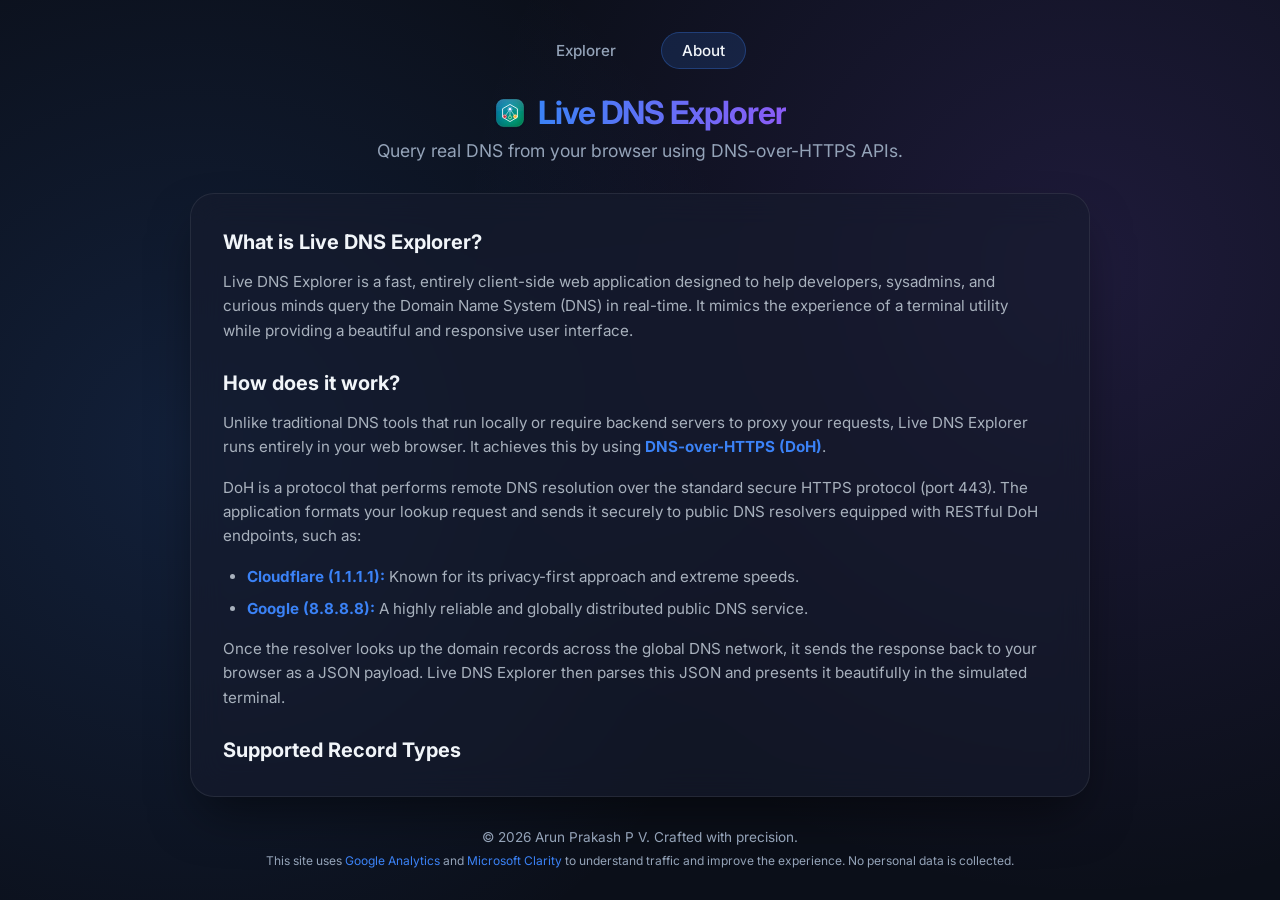
==== about.html @ a3e4203f "feat: add about page and rename simulator to explorer" ====
<!DOCTYPE html>
<html lang="en">
<head>
  <meta charset="UTF-8">
  <meta name="viewport" content="width=device-width, initial-scale=1.0">
  <title>About - Live DNS Explorer</title>
  <link href="https://fonts.googleapis.com/css2?family=Inter:wght@400;500;600;700&display=swap" rel="stylesheet">
  <link rel="icon" type="image/svg+xml" href="assets/images/dns-toolkit-icon.svg">
  <link rel="icon" type="image/png" href="assets/images/dns-toolkit-icon.png">
  <link rel="stylesheet" href="assets/css/style.css">
  
  <!-- Google tag (gtag.js) -->
  <script async src="https://www.googletagmanager.com/gtag/js?id=G-QZ4RNZFD3T"></script>
  <script>
    window.dataLayer = window.dataLayer || [];
    function gtag(){dataLayer.push(arguments);}
    gtag('js', new Date());
    gtag('config', 'G-QZ4RNZFD3T');
  </script>

  <script type="text/javascript">
      (function(c,l,a,r,i,t,y){
          c[a]=c[a]||function(){(c[a].q=c[a].q||[]).push(arguments)};
          t=l.createElement(r);t.async=1;t.src="https://www.clarity.ms/tag/"+i;
          y=l.getElementsByTagName(r)[0];y.parentNode.insertBefore(t,y);
      })(window, document, "clarity", "script", "xz9ci9brb8");
  </script>
</head>
<body>
  <div class="app-container">
    <header class="app-header">
      <nav class="nav-menu">
        <a href="index.html" class="nav-link">Explorer</a>
        <a href="about.html" class="nav-link active">About</a>
      </nav>
      <div class="logo">
        <img src="assets/images/dns-toolkit-icon.svg" alt="DNS Toolkit Icon" class="logo-icon">
        <h1>Live DNS Explorer</h1>
      </div>
      <p>Query real DNS from your browser using DNS-over-HTTPS APIs.</p>
    </header>

    <main class="simulator-card">
      <div class="about-content">
        <h2>What is Live DNS Explorer?</h2>
        <p>Live DNS Explorer is a fast, entirely client-side web application designed to help developers, sysadmins, and curious minds query the Domain Name System (DNS) in real-time. It mimics the experience of a terminal utility while providing a beautiful and responsive user interface.</p>
        
        <h2>How does it work?</h2>
        <p>Unlike traditional DNS tools that run locally or require backend servers to proxy your requests, Live DNS Explorer runs entirely in your web browser. It achieves this by using <strong>DNS-over-HTTPS (DoH)</strong>.</p>
        <p>DoH is a protocol that performs remote DNS resolution over the standard secure HTTPS protocol (port 443). The application formats your lookup request and sends it securely to public DNS resolvers equipped with RESTful DoH endpoints, such as:</p>
        <ul>
          <li><strong>Cloudflare (1.1.1.1):</strong> Known for its privacy-first approach and extreme speeds.</li>
          <li><strong>Google (8.8.8.8):</strong> A highly reliable and globally distributed public DNS service.</li>
        </ul>
        <p>Once the resolver looks up the domain records across the global DNS network, it sends the response back to your browser as a JSON payload. Live DNS Explorer then parses this JSON and presents it beautifully in the simulated terminal.</p>

        <h2>Supported Record Types</h2>
        <p>The tool allows you to query various standard DNS record types to inspect the health and routing of a domain:</p>
        <ul>
          <li><strong>A (IPv4 Address):</strong> Maps a domain to its physical IPv4 address.</li>
          <li><strong>AAAA (IPv6 Address):</strong> Maps a domain to its physical IPv6 address.</li>
          <li><strong>CNAME (Canonical Name):</strong> Aliases one domain name to another.</li>
          <li><strong>MX (Mail Exchange):</strong> Directs emails to the correct mail server for a domain.</li>
          <li><strong>TXT (Text):</strong> Holds arbitrary text, heavily used for email verification (SPF, DKIM, DMARC) and domain ownership checks.</li>
          <li><strong>NS (Name Server):</strong> Indicates which DNS servers are authoritative for the domain.</li>
          <li><strong>SOA (Start of Authority):</strong> Contains administrative information about the DNS zone, such as the primary nameserver and TTLs.</li>
          <li><strong>PTR (Pointer):</strong> Used for reverse DNS lookups (resolving an IP address back to a hostname).</li>
        </ul>
        
        <h2>Privacy</h2>
        <p>Because the app communicates directly with Cloudflare and Google from your browser, no DNS query data is ever sent to or logged by the creator of this tool. Your traffic remains between your device and the chosen resolver.</p>
      </div>
    </main>
    
    <footer class="app-footer">
      <p>&copy; 2026 Arun Prakash P V. Crafted with precision.</p>
      <p class="footer-privacy" style="margin-top: 0.5rem; font-size: 0.75rem; color: var(--text-secondary);">
        This site uses
        <a href="https://policies.google.com/technologies/partner-sites" target="_blank" rel="noopener noreferrer" style="color: var(--accent); text-decoration: none;">Google Analytics</a>
        and
        <a href="https://privacy.microsoft.com/privacystatement" target="_blank" rel="noopener noreferrer" style="color: var(--accent); text-decoration: none;">Microsoft Clarity</a>
        to understand traffic and improve the experience. No personal data is collected.
      </p>
    </footer>
  </div>
</body>
</html>
---- assets/css/style.css ----
:root {
  --bg-color: #0b0f19;
  --panel-bg: rgba(22, 28, 45, 0.6);
  --panel-border: rgba(255, 255, 255, 0.08);
  --text-primary: #f1f5f9;
  --text-secondary: #94a3b8;
  --accent: #3b82f6;
  --accent-hover: #2563eb;
  --accent-glow: rgba(59, 130, 246, 0.5);
  --input-bg: rgba(15, 23, 42, 0.8);
  --terminal-bg: #050810;
  --success: #10b981;
  --error: #ef4444;
  --warning: #f59e0b;
}

* {
  box-sizing: border-box;
  margin: 0;
  padding: 0;
}

body {
  font-family: 'Inter', system-ui, -apple-system, sans-serif;
  background-color: var(--bg-color);
  background-image: 
    radial-gradient(circle at 15% 50%, rgba(59, 130, 246, 0.15) 0%, transparent 50%),
    radial-gradient(circle at 85% 30%, rgba(139, 92, 246, 0.15) 0%, transparent 50%);
  background-attachment: fixed;
  color: var(--text-primary);
  height: 100vh;
  height: 100dvh;
  overflow: hidden;
  display: flex;
  justify-content: center;
  align-items: center;
  padding: 2rem;
}

.app-container {
  width: 100%;
  max-width: 900px;
  display: flex;
  flex-direction: column;
  gap: 2rem;
  height: 100%;
  max-height: 100%;
}

.app-header {
  text-align: center;
  animation: fadeInDown 0.6s ease-out;
}

.nav-menu {
  display: flex;
  justify-content: center;
  gap: 1.5rem;
  margin-bottom: 1.5rem;
}

.nav-link {
  color: var(--text-secondary);
  text-decoration: none;
  font-size: 0.95rem;
  font-weight: 500;
  padding: 0.5rem 1.25rem;
  border-radius: 2rem;
  transition: all 0.2s ease;
  background: transparent;
  border: 1px solid transparent;
}

.nav-link:hover {
  color: var(--text-primary);
  background: rgba(255, 255, 255, 0.05);
}

.nav-link.active {
  color: var(--text-primary);
  background: rgba(59, 130, 246, 0.15);
  border-color: rgba(59, 130, 246, 0.3);
}

.logo {
  display: flex;
  align-items: center;
  justify-content: center;
  gap: 0.75rem;
  margin-bottom: 0.5rem;
  color: var(--accent);
}

.logo h1 {
  font-size: 2rem;
  font-weight: 700;
  letter-spacing: -0.03em;
  background: linear-gradient(to right, #3b82f6, #8b5cf6);
  -webkit-background-clip: text;
  -webkit-text-fill-color: transparent;
}

.logo-icon {
  width: 32px;
  height: 32px;
  object-fit: contain;
}

.app-header p {
  color: var(--text-secondary);
  font-size: 1.1rem;
}

.simulator-card {
  background: var(--panel-bg);
  backdrop-filter: blur(16px);
  -webkit-backdrop-filter: blur(16px);
  border: 1px solid var(--panel-border);
  border-radius: 1.5rem;
  padding: 2rem;
  box-shadow: 0 25px 50px -12px rgba(0, 0, 0, 0.5);
  animation: fadeInUp 0.6s ease-out 0.2s both;
  display: flex;
  flex-direction: column;
  flex: 1;
  min-height: 0;
}

.controls-row {
  display: flex;
  flex-wrap: wrap;
  gap: 1.25rem;
  margin-bottom: 1.5rem;
}

.input-group {
  display: flex;
  flex-direction: column;
  gap: 0.5rem;
}

.domain-group { flex: 2; min-width: 200px; }
.type-group { flex: 1; min-width: 120px; }
.resolver-group { flex: 1; min-width: 150px; }
.button-group { flex: 0.5; min-width: 100px; }

label {
  font-size: 11px;
  font-weight: 500;
  color: var(--text-secondary);
  text-transform: uppercase;
  letter-spacing: 0.05em;
}

.invisible { opacity: 0; }

input, select {
  background: var(--input-bg);
  border: 1px solid var(--panel-border);
  color: var(--text-primary);
  padding: 0.875rem 1rem;
  border-radius: 0.75rem;
  font-size: 14px;
  font-family: 'Inter', sans-serif;
  transition: all 0.2s ease;
  outline: none;
}

input:focus, select:focus {
  border-color: var(--accent);
  box-shadow: 0 0 0 3px rgba(59, 130, 246, 0.2);
}

button#lookup-btn {
  background: var(--accent);
  color: white;
  border: none;
  padding: 0.875rem 1.5rem;
  border-radius: 0.75rem;
  font-size: 14px;
  font-weight: 600;
  cursor: pointer;
  transition: all 0.2s ease;
  height: 100%;
  box-shadow: 0 4px 14px 0 var(--accent-glow);
}

button#lookup-btn:hover {
  background: var(--accent-hover);
  transform: translateY(-2px);
  box-shadow: 0 6px 20px rgba(59, 130, 246, 0.6);
}

button#lookup-btn:active {
  transform: translateY(0);
}

.quick-actions {
  display: flex;
  align-items: center;
  flex-wrap: wrap;
  gap: 0.75rem;
  margin-bottom: 2rem;
}

.quick-label {
  color: var(--text-secondary);
  font-size: 0.9rem;
  font-weight: 500;
}

.quick-btn {
  background: transparent;
  border: 1px solid var(--panel-border);
  color: var(--text-secondary);
  padding: 0.4rem 0.75rem;
  border-radius: 0.5rem;
  font-size: 0.85rem;
  cursor: pointer;
  transition: all 0.2s ease;
}

.quick-btn:hover {
  background: rgba(255, 255, 255, 0.05);
  color: var(--text-primary);
  border-color: var(--text-secondary);
}

.result-container {
  background: var(--terminal-bg);
  border-radius: 1rem;
  border: 1px solid var(--panel-border);
  overflow: hidden;
  box-shadow: inset 0 2px 10px rgba(0,0,0,0.5);
  display: flex;
  flex-direction: column;
  flex: 1;
  min-height: 0;
}

.result-header {
  background: rgba(255, 255, 255, 0.03);
  padding: 0.75rem 1rem;
  display: flex;
  align-items: center;
  justify-content: space-between;
  border-bottom: 1px solid var(--panel-border);
}

.dots-group {
  display: flex;
  gap: 0.5rem;
  flex: 1;
}

.dot {
  width: 12px;
  height: 12px;
  border-radius: 50%;
}

.dot.red { background-color: #ff5f56; }
.dot.yellow { background-color: #ffbd2e; }
.dot.green { background-color: #27c93f; }

.terminal-title {
  font-size: 0.85rem;
  color: var(--text-secondary);
  font-family: 'SF Mono', Monaco, monospace;
}

.action-group {
  flex: 1;
  display: flex;
  justify-content: flex-end;
}

.copy-btn {
  background: transparent;
  border: 1px solid var(--panel-border);
  color: var(--text-secondary);
  padding: 0.35rem 0.75rem;
  border-radius: 0.35rem;
  font-size: 12px;
  cursor: pointer;
  transition: all 0.2s ease;
  font-family: 'Inter', sans-serif;
}

.copy-btn:hover {
  background: rgba(255, 255, 255, 0.05);
  color: var(--text-primary);
  border-color: var(--text-secondary);
}

.result-body {
  padding: 1.5rem;
  font-family: 'SF Mono', Monaco, Consolas, 'Courier New', monospace;
  font-size: 0.9rem;
  line-height: 1.5;
  color: #a8b1bd;
  flex: 1;
  overflow-y: auto;
  min-height: 0;
  white-space: pre-wrap;
  word-break: break-word;
}

.result-body.loading {
  color: var(--warning);
  animation: pulse 1.5s infinite ease-in-out;
}

.result-body.error {
  color: var(--error);
}

.result-body.success {
  color: var(--text-primary);
}

.app-footer {
  text-align: center;
  color: var(--text-secondary);
  font-size: 0.85rem;
  animation: fadeInUp 0.6s ease-out 0.4s both;
}

/* About Page Content */
.about-content {
  color: #a8b1bd;
  line-height: 1.6;
  font-size: 0.95rem;
  flex: 1;
  overflow-y: auto;
  min-height: 0;
  padding-right: 1rem;
}

.about-content h2 {
  color: var(--text-primary);
  font-size: 1.25rem;
  margin-top: 1.5rem;
  margin-bottom: 0.75rem;
}

.about-content h2:first-child {
  margin-top: 0;
}

.about-content p {
  margin-bottom: 1rem;
}

.about-content ul {
  margin-left: 1.5rem;
  margin-bottom: 1rem;
}

.about-content li {
  margin-bottom: 0.5rem;
}

.about-content strong {
  color: var(--accent);
}

/* Animations */
@keyframes fadeInDown {
  from { opacity: 0; transform: translateY(-20px); }
  to { opacity: 1; transform: translateY(0); }
}

@keyframes fadeInUp {
  from { opacity: 0; transform: translateY(20px); }
  to { opacity: 1; transform: translateY(0); }
}

@keyframes pulse {
  0%, 100% { opacity: 1; }
  50% { opacity: 0.5; }
}

/* Scrollbar styling */
::-webkit-scrollbar {
  width: 8px;
}
::-webkit-scrollbar-track {
  background: rgba(0,0,0,0.2); 
}
::-webkit-scrollbar-thumb {
  background: var(--panel-border); 
  border-radius: 4px;
}
::-webkit-scrollbar-thumb:hover {
  background: var(--text-secondary); 
}

/* Mobile Responsive */
@media (max-width: 768px) {
  body {
    padding: 1rem;
  }
  .app-container {
    gap: 1rem;
  }
  .simulator-card {
    padding: 1.25rem;
  }
  .controls-row {
    flex-direction: column;
    gap: 0.75rem;
    margin-bottom: 1rem;
  }
  .quick-actions {
    margin-bottom: 1rem;
  }
  .input-group {
    width: 100%;
    min-width: 100%;
  }
  input, select, button#lookup-btn {
    min-height: 44px; /* Touch targets */
  }
  .logo h1 {
    font-size: 1.5rem;
  }
  .app-header p {
    font-size: 0.9rem;
  }
}
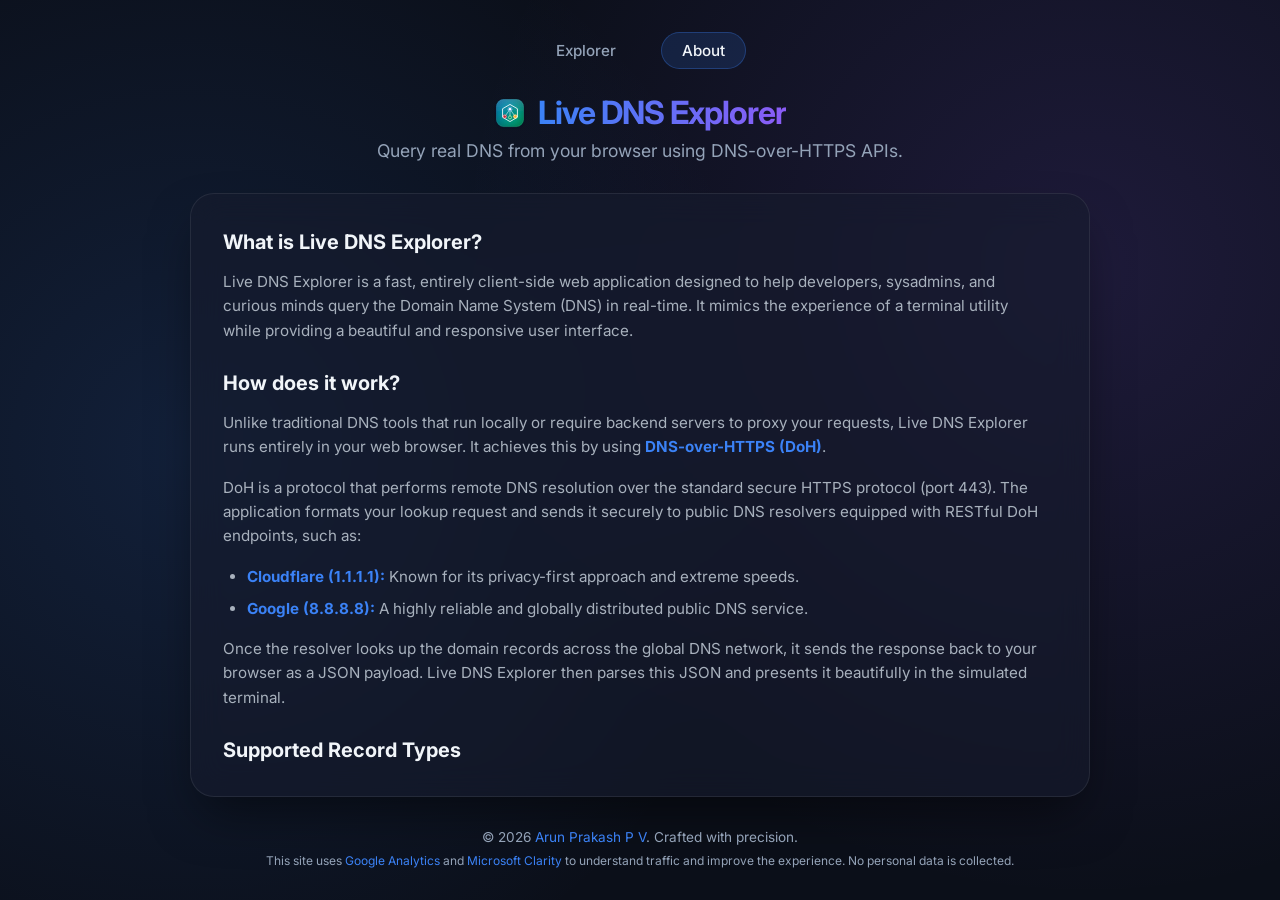
==== commit 1a28d438: "feat: hyperlink author name to portfolio in footers" ====
--- a/about.html
+++ b/about.html
@@ -73,7 +73,7 @@
     </main>
     
     <footer class="app-footer">
-      <p>&copy; 2026 Arun Prakash P V. Crafted with precision.</p>
+      <p>&copy; 2026 <a href="https://arunprakashpv.github.io/" target="_blank" rel="noopener noreferrer" style="color: var(--accent); text-decoration: none;">Arun Prakash P V</a>. Crafted with precision.</p>
       <p class="footer-privacy" style="margin-top: 0.5rem; font-size: 0.75rem; color: var(--text-secondary);">
         This site uses
         <a href="https://policies.google.com/technologies/partner-sites" target="_blank" rel="noopener noreferrer" style="color: var(--accent); text-decoration: none;">Google Analytics</a>
